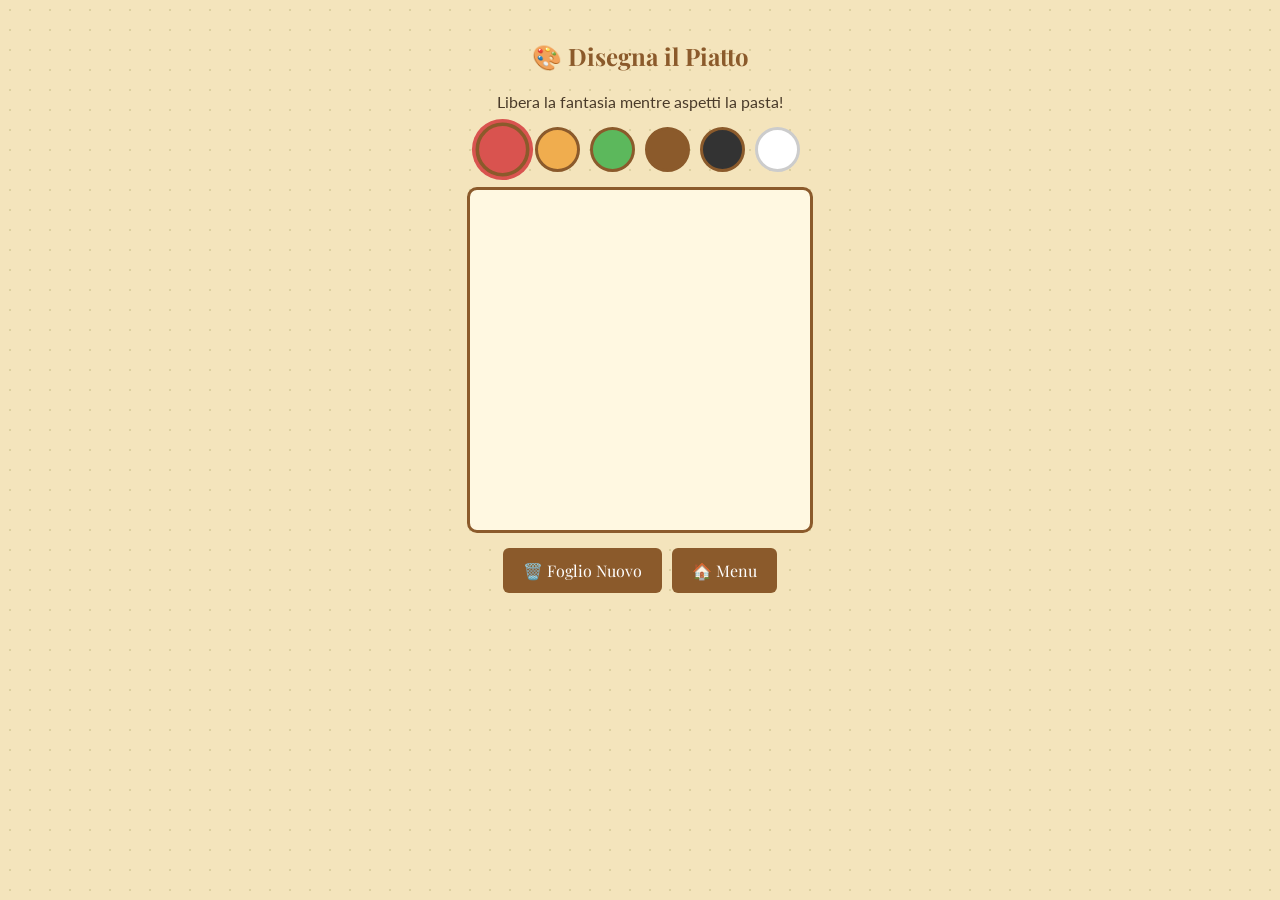
==== draw.html @ ed7e4e35 "Add files via upload" ====
<!DOCTYPE html>
<html lang="it">
<head>
    <meta charset="UTF-8">
    <meta name="viewport" content="width=device-width, initial-scale=1.0, maximum-scale=1.0, user-scalable=no">
    <title>Disegna il Piatto</title>
    <link rel="stylesheet" href="style.css">
    <style>
        #drawCanvas {
            border: 3px solid var(--wood-color);
            background-color: #fff8e1; /* Carta pergamena */
            border-radius: 10px;
            display: block;
            margin: 10px auto;
            max-width: 100%;
            touch-action: none; /* Blocca lo scroll mentre disegni */
            cursor: crosshair;
        }
        .draw-controls {
            display: flex;
            flex-wrap: wrap;
            justify-content: center;
            gap: 10px;
            margin: 15px 0;
        }
        .color-btn {
            width: 45px;
            height: 45px;
            border-radius: 50%;
            border: 3px solid var(--wood-color);
            cursor: pointer;
            transition: transform 0.2s;
        }
        .color-btn.active {
            transform: scale(1.2);
            box-shadow: 0 0 0 3px var(--accent-color);
        }
        .tool-btn {
            padding: 12px 20px;
            font-family: 'Playfair Display', serif;
            background: var(--wood-color);
            color: white;
            border: none;
            border-radius: 6px;
            cursor: pointer;
            font-size: 1rem;
        }
        .tool-btn:active {
            background: #6b4423;
        }
    </style>
</head>
<body>

    <!-- LOADER -->
    <div id="page-loader" class="loader-overlay">
        <div class="loader-emoji">🎨</div>
        <p class="loader-text">La Nonna sta preparando...</p>
    </div>
    <script>
        window.addEventListener('load', () => {
            setTimeout(() => document.getElementById('page-loader').classList.add('hidden'), 900);
        });
    </script>

    <h2>🎨 Disegna il Piatto</h2>
    <p>Libera la fantasia mentre aspetti la pasta!</p>

    <div class="draw-controls">
        <button class="color-btn active" style="background:#d9534f" data-color="#d9534f"></button>
        <button class="color-btn" style="background:#f0ad4e" data-color="#f0ad4e"></button>
        <button class="color-btn" style="background:#5cb85c" data-color="#5cb85c"></button>
        <button class="color-btn" style="background:#8b5a2b" data-color="#8b5a2b"></button>
        <button class="color-btn" style="background:#333" data-color="#333"></button>
        <button class="color-btn" style="background:#fff; border-color:#ccc" data-color="#fff" title="Gomma"></button>
    </div>

    <canvas id="drawCanvas" width="340" height="340"></canvas>

    <div class="draw-controls">
        <button class="tool-btn" id="clearBtn">🗑️ Foglio Nuovo</button>
        <button class="tool-btn" onclick="location.href='index.html'">🏠 Menu</button>
    </div>

    <script src="draw.js"></script>
</body>
</html>
---- style.css ----
/* style.css - I Giochi della Nonna */
@import url('https://fonts.googleapis.com/css2?family=Playfair+Display:ital,wght@0,400;0,700;1,400&family=Lato:wght@400;700&display=swap');

:root {
    --bg-color: #f4e4bc;
    --text-color: #4a3b2a;
    --accent-color: #d9534f;
    --wood-color: #8b5a2b;
}

body {
    background-color: var(--bg-color);
    color: var(--text-color);
    font-family: 'Lato', sans-serif;
    text-align: center;
    margin: 0;
    padding: 20px;
    background-image: radial-gradient(#dcd0a0 1px, transparent 1px);
    background-size: 20px 20px;
}

h1, h2 {
    font-family: 'Playfair Display', serif;
    color: var(--wood-color);
}

/* Menu giochi */
.game-card {
    background: white;
    border: 2px solid var(--wood-color);
    border-radius: 10px;
    padding: 20px;
    margin: 15px 0;
    box-shadow: 3px 3px 0px rgba(0,0,0,0.1);
    cursor: pointer;
    transition: transform 0.2s;
}

.game-card:active {
    transform: scale(0.98);
    box-shadow: 1px 1px 0px rgba(0,0,0,0.1);
}

.btn-start {
    background-color: var(--accent-color);
    color: white;
    border: none;
    padding: 15px 30px;
    font-size: 1.2rem;
    border-radius: 5px;
    cursor: pointer;
    font-family: 'Playfair Display', serif;
    margin: 5px;
}

/* Memory */
.memory-grid {
    display: grid;
    grid-template-columns: repeat(4, 1fr);
    gap: 10px;
    max-width: 400px;
    margin: 20px auto;
}

.card-memory {
    background-color: var(--wood-color);
    height: 80px;
    border-radius: 5px;
    cursor: pointer;
    display: flex;
    align-items: center;
    justify-content: center;
    font-size: 2rem;
    user-select: none;
}

.card-memory.flipped {
    background-color: white;
    border: 2px solid var(--wood-color);
}

/* LOADER */
.loader-overlay {
    position: fixed;
    top: 0;
    left: 0;
    width: 100%;
    height: 100%;
    background-color: var(--bg-color);
    display: flex;
    flex-direction: column;
    justify-content: center;
    align-items: center;
    z-index: 9999;
    transition: opacity 0.6s ease, visibility 0.6s ease;
}

.loader-overlay.hidden {
    opacity: 0;
    visibility: hidden;
    pointer-events: none;
}

.loader-emoji {
    font-size: 4rem;
    animation: loader-spin 2s linear infinite;
}

.loader-text {
    font-family: 'Playfair Display', serif;
    color: var(--wood-color);
    margin-top: 20px;
    font-size: 1.2rem;
    font-style: italic;
    animation: loader-pulse 1.5s ease-in-out infinite;
}

@keyframes loader-spin {
    0% { transform: rotate(0deg); }
    100% { transform: rotate(360deg); }
}

@keyframes loader-pulse {
    0%, 100% { opacity: 0.4; transform: scale(1); }
    50% { opacity: 1; transform: scale(1.05); }
}

/* D-PAD per Pac-Man */
.d-pad {
    display: flex;
    flex-direction: column;
    align-items: center;
    margin: 20px auto;
    gap: 8px;
    user-select: none;
    -webkit-user-select: none;
}

.d-row {
    display: flex;
    gap: 8px;
}

.d-btn {
    width: 65px;
    height: 65px;
    font-size: 1.8rem;
    background: var(--wood-color);
    color: var(--bg-color);
    border: 3px solid #6b4423;
    border-radius: 14px;
    cursor: pointer;
    touch-action: manipulation;
    -webkit-tap-highlight-color: transparent;
    box-shadow: 0 5px 0 #5a3a1a;
    transition: transform 0.1s, box-shadow 0.1s, background 0.1s;
    display: flex;
    align-items: center;
    justify-content: center;
    line-height: 1;
}

.d-btn:active,
.d-btn.active {
    transform: translateY(4px);
    box-shadow: 0 0 0 #5a3a1a;
    background: #a06b3a;
}

@media (max-width: 400px) {
    .d-btn {
        width: 60px;
        height: 60px;
        font-size: 1.6rem;
    }
}
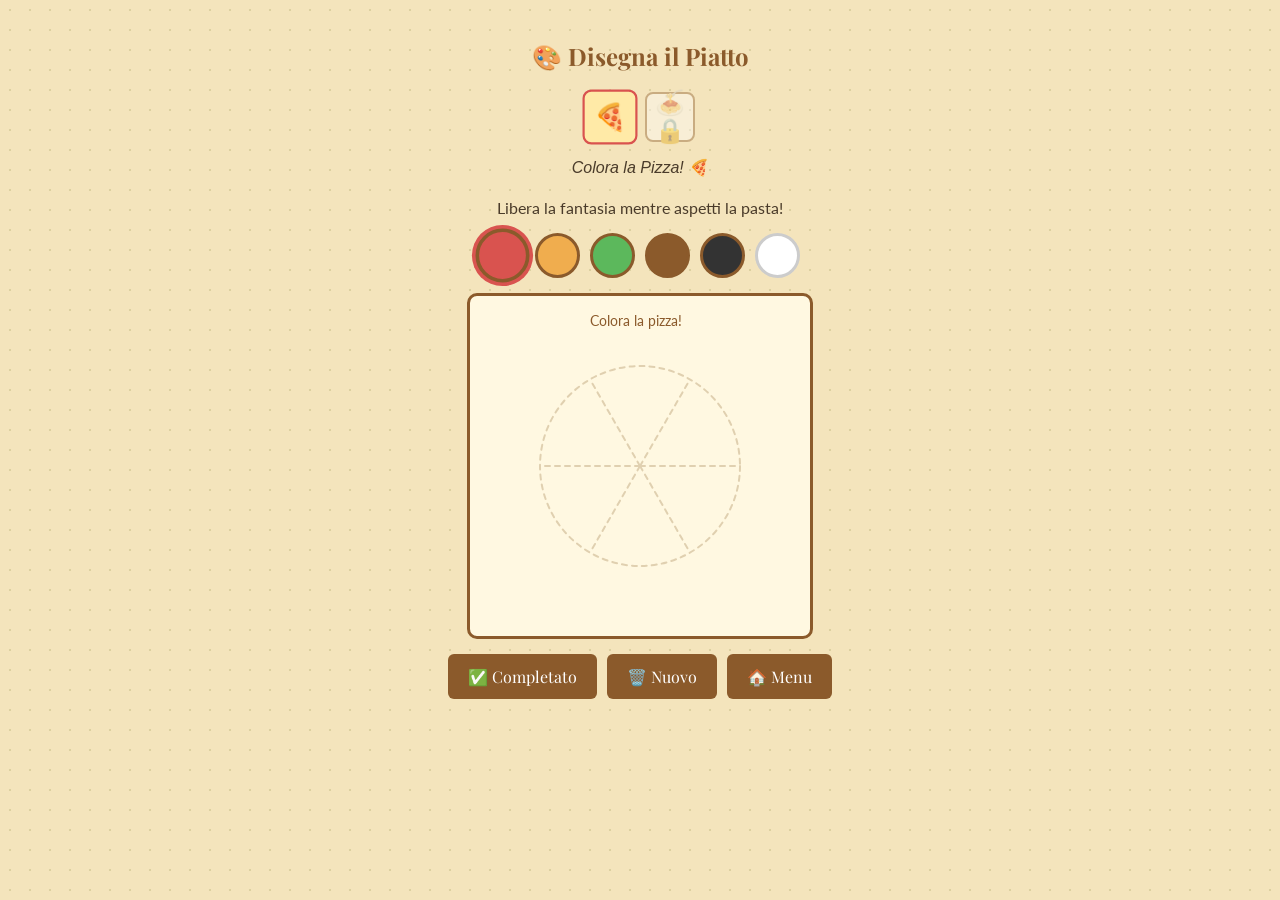
==== commit fb3c19e3: "Add files via upload" ====
--- a/draw.html
+++ b/draw.html
@@ -8,12 +8,12 @@
     <style>
         #drawCanvas {
             border: 3px solid var(--wood-color);
-            background-color: #fff8e1; /* Carta pergamena */
+            background-color: #fff8e1;
             border-radius: 10px;
             display: block;
             margin: 10px auto;
             max-width: 100%;
-            touch-action: none; /* Blocca lo scroll mentre disegni */
+            touch-action: none;
             cursor: crosshair;
         }
         .draw-controls {
@@ -24,8 +24,7 @@
             margin: 15px 0;
         }
         .color-btn {
-            width: 45px;
-            height: 45px;
+            width: 45px; height: 45px;
             border-radius: 50%;
             border: 3px solid var(--wood-color);
             cursor: pointer;
@@ -45,8 +44,34 @@
             cursor: pointer;
             font-size: 1rem;
         }
-        .tool-btn:active {
-            background: #6b4423;
+        .tool-btn:active { background: #6b4423; }
+        
+        /* Template selector styles */
+        .template-selector {
+            display: flex;
+            justify-content: center;
+            gap: 10px;
+            margin: 15px 0;
+            flex-wrap: wrap;
+        }
+        .template-btn {
+            width: 50px; height: 50px;
+            border: 2px solid var(--wood-color);
+            border-radius: 8px;
+            background: white;
+            cursor: pointer;
+            display: flex; align-items: center; justify-content: center;
+            font-size: 1.5rem;
+            transition: all 0.2s;
+        }
+        .template-btn.active {
+            border-color: var(--accent-color);
+            background: #ffeaa7;
+            transform: scale(1.1);
+        }
+        .template-btn.locked {
+            opacity: 0.4;
+            cursor: not-allowed;
         }
     </style>
 </head>
@@ -64,8 +89,14 @@
     </script>
 
     <h2>🎨 Disegna il Piatto</h2>
-    <p>Libera la fantasia mentre aspetti la pasta!</p>
+    
+    <!-- Template selector + status -->
+    <div id="template-selector" class="template-selector"></div>
+    <p id="status" style="font-style:italic; min-height:1.5em;"></p>
+    
+    <p style="margin-top:5px;">Libera la fantasia mentre aspetti la pasta!</p>
 
+    <!-- Colori -->
     <div class="draw-controls">
         <button class="color-btn active" style="background:#d9534f" data-color="#d9534f"></button>
         <button class="color-btn" style="background:#f0ad4e" data-color="#f0ad4e"></button>
@@ -75,10 +106,13 @@
         <button class="color-btn" style="background:#fff; border-color:#ccc" data-color="#fff" title="Gomma"></button>
     </div>
 
+    <!-- Canvas -->
     <canvas id="drawCanvas" width="340" height="340"></canvas>
 
+    <!-- Pulsanti azione -->
     <div class="draw-controls">
-        <button class="tool-btn" id="clearBtn">🗑️ Foglio Nuovo</button>
+        <button class="tool-btn" id="completeBtn">✅ Completato</button>
+        <button class="tool-btn" id="clearBtn">🗑️ Nuovo</button>
         <button class="tool-btn" onclick="location.href='index.html'">🏠 Menu</button>
     </div>
 
--- a/style.css
+++ b/style.css
@@ -173,4 +173,244 @@
         height: 60px;
         font-size: 1.6rem;
     }
+}
+/* ========================================
+   STILI PER I NUOVI GIOCHI
+   ======================================== */
+
+/* Parole Nascoste */
+.word-grid {
+    display: grid;
+    grid-template-columns: repeat(6, 1fr);
+    gap: 4px;
+    max-width: 280px;
+    margin: 20px auto;
+}
+.word-cell {
+    aspect-ratio: 1;
+    background: white;
+    border: 2px solid var(--wood-color);
+    border-radius: 6px;
+    display: flex;
+    align-items: center;
+    justify-content: center;
+    font-family: 'Playfair Display', serif;
+    font-size: 1.2rem;
+    font-weight: bold;
+    color: var(--text-color);
+    cursor: pointer;
+    user-select: none;
+    transition: all 0.2s;
+}
+.word-cell.selected { background: #ffeaa7; transform: scale(0.95); }
+.word-cell.found { background: #55efc4; border-color: #00b894; color: #006655; }
+.word-list {
+    display: flex;
+    flex-wrap: wrap;
+    justify-content: center;
+    gap: 10px;
+    margin: 15px 0;
+}
+.word-item {
+    padding: 6px 12px;
+    background: white;
+    border: 2px solid var(--wood-color);
+    border-radius: 20px;
+    font-size: 0.9rem;
+    transition: all 0.3s;
+}
+.word-item.found { text-decoration: line-through; opacity: 0.5; background: #55efc4; }
+
+/* Sequenza di Sapori (Simon) */
+.simon-board {
+    display: grid;
+    grid-template-columns: 1fr 1fr;
+    gap: 15px;
+    max-width: 280px;
+    margin: 20px auto;
+}
+.simon-btn {
+    aspect-ratio: 1;
+    border-radius: 50%;
+    border: 4px solid var(--wood-color);
+    cursor: pointer;
+    transition: all 0.15s;
+    opacity: 0.7;
+    box-shadow: inset 0 0 15px rgba(0,0,0,0.2);
+}
+.simon-btn:active, .simon-btn.active { opacity: 1; transform: scale(0.95); box-shadow: inset 0 0 5px rgba(0,0,0,0.5); }
+.simon-btn[data-color="red"] { background: #d9534f; }
+.simon-btn[data-color="green"] { background: #5cb85c; }
+.simon-btn[data-color="yellow"] { background: #f0ad4e; }
+.simon-btn[data-color="purple"] { background: #9b59b6; }
+
+/* Trova le Differenze */
+.diff-container {
+    display: flex;
+    justify-content: center;
+    gap: 20px;
+    flex-wrap: wrap;
+    margin: 20px 0;
+}
+.diff-scene {
+    width: 150px;
+    height: 150px;
+    background: #fff8e1;
+    border: 3px solid var(--wood-color);
+    border-radius: 10px;
+    position: relative;
+    overflow: hidden;
+}
+.diff-scene.right { border-color: #d9534f; }
+.diff-target {
+    position: absolute;
+    width: 40px;
+    height: 40px;
+    cursor: pointer;
+    border-radius: 50%;
+    transition: all 0.3s;
+}
+.diff-target:hover { box-shadow: 0 0 0 3px rgba(217, 83, 79, 0.4); }
+.diff-target.found { background: rgba(85, 239, 196, 0.6); border: 3px solid #00b894; transform: scale(1.1); }
+/* Elementi scena CSS-only */
+.scene-table { position: absolute; bottom: 20px; left: 10px; right: 10px; height: 10px; background: #8b5a2b; border-radius: 3px; }
+.scene-bread { position: absolute; bottom: 30px; left: 20px; width: 30px; height: 15px; background: #f0ad4e; border-radius: 50% 50% 5px 5px; }
+.scene-wine { position: absolute; bottom: 30px; right: 30px; width: 15px; height: 25px; background: #d9534f; border-radius: 3px 3px 0 0; }
+.scene-pot { position: absolute; bottom: 30px; left: 60px; width: 35px; height: 20px; background: #333; border-radius: 5px; }
+.scene-spoon { position: absolute; bottom: 40px; left: 50px; width: 15px; height: 4px; background: #c0c0c0; transform: rotate(-20deg); }
+.scene-flower { position: absolute; top: 20px; right: 20px; width: 20px; height: 20px; background: #5cb85c; border-radius: 50%; }
+/* Differenze attive solo nella scena destra */
+.diff-1 { display: none; } .right .diff-1 { display: block; top: 30px; left: 40px; background: #55efc4; }
+.diff-2 { display: none; } .right .diff-2 { display: block; top: 50px; right: 10px; background: #ffeaa7; }
+.diff-3 { display: none; } .right .diff-3 { display: block; bottom: 50px; left: 10px; background: #fd79a8; }
+.diff-4 { display: none; } .right .diff-4 { display: block; top: 10px; left: 10px; background: #00b894; }
+.diff-5 { display: none; } .right .diff-5 { display: block; bottom: 10px; right: 10px; background: #a29bfe; }
+
+@media (max-width: 400px) {
+    .diff-scene { width: 130px; height: 130px; }
+}
+/* ========================================
+   STILI PER LIVELLI E PROGRESSIONE
+   ======================================== */
+
+/* UI Livelli */
+.level-ui {
+    display: flex;
+    justify-content: center;
+    align-items: center;
+    gap: 15px;
+    margin: 10px 0;
+    flex-wrap: wrap;
+}
+.level-badge {
+    background: var(--wood-color);
+    color: white;
+    padding: 4px 12px;
+    border-radius: 20px;
+    font-size: 0.9rem;
+    font-weight: bold;
+}
+.timer-display {
+    font-weight: bold;
+    color: var(--accent-color);
+}
+.timer-display.warning {
+    animation: pulse 0.5s ease-in-out infinite;
+}
+
+/* Pulsanti azione */
+.action-buttons {
+    display: flex;
+    justify-content: center;
+    gap: 10px;
+    margin-top: 20px;
+    flex-wrap: wrap;
+}
+
+/* Template per Disegna */
+.template-selector {
+    display: flex;
+    justify-content: center;
+    gap: 10px;
+    margin: 15px 0;
+    flex-wrap: wrap;
+}
+.template-btn {
+    width: 50px;
+    height: 50px;
+    border: 2px solid var(--wood-color);
+    border-radius: 8px;
+    background: white;
+    cursor: pointer;
+    display: flex;
+    align-items: center;
+    justify-content: center;
+    font-size: 1.5rem;
+    transition: all 0.2s;
+}
+.template-btn.active {
+    border-color: var(--accent-color);
+    background: #ffeaa7;
+    transform: scale(1.1);
+}
+.template-btn.locked {
+    opacity: 0.4;
+    cursor: not-allowed;
+}
+
+/* Griglie progressive per Parole */
+.word-grid.level-2 { grid-template-columns: repeat(7, 1fr); }
+.word-grid.level-3 { grid-template-columns: repeat(8, 1fr); }
+
+/* Scene per Differenze */
+.diff-scene.level-2 { width: 160px; height: 160px; }
+.diff-scene.level-3 { width: 170px; height: 170px; }
+
+/* Modal completamento */
+.completion-modal {
+    position: fixed;
+    top: 0; left: 0; right: 0; bottom: 0;
+    background: rgba(0,0,0,0.8);
+    display: flex;
+    align-items: center;
+    justify-content: center;
+    z-index: 10000;
+    opacity: 0;
+    visibility: hidden;
+    transition: all 0.3s;
+}
+.completion-modal.show {
+    opacity: 1;
+    visibility: visible;
+}
+.completion-content {
+    background: var(--bg-color);
+    padding: 30px;
+    border-radius: 15px;
+    border: 3px solid var(--wood-color);
+    text-align: center;
+    max-width: 90%;
+}
+.completion-content h3 {
+    font-family: 'Playfair Display', serif;
+    color: var(--wood-color);
+    margin-bottom: 15px;
+}
+.completion-content .trophy {
+    font-size: 3rem;
+    margin-bottom: 10px;
+}
+
+/* Toggle Relax Mode */
+.relax-toggle {
+    margin: 10px 0;
+    font-size: 0.9rem;
+    display: flex;
+    align-items: center;
+    justify-content: center;
+    gap: 8px;
+}
+.relax-toggle input {
+    width: 18px;
+    height: 18px;
 }
